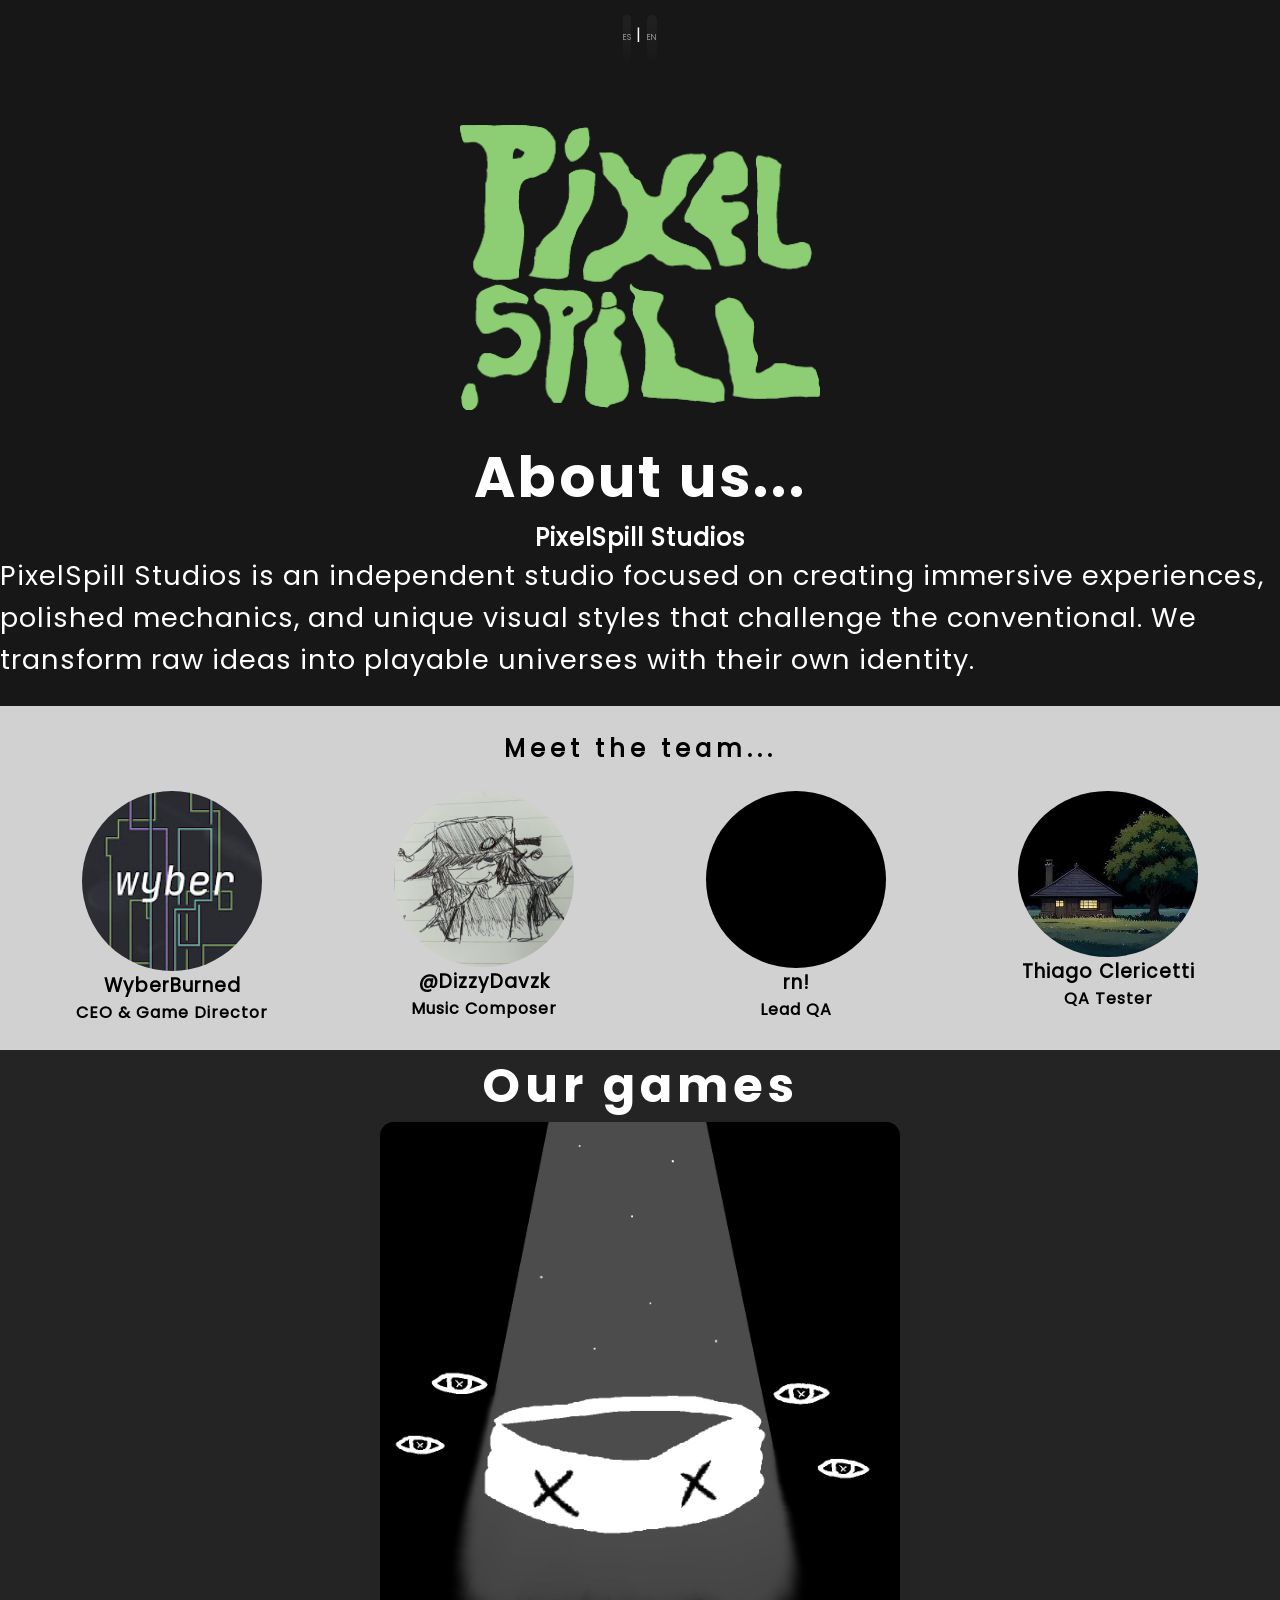
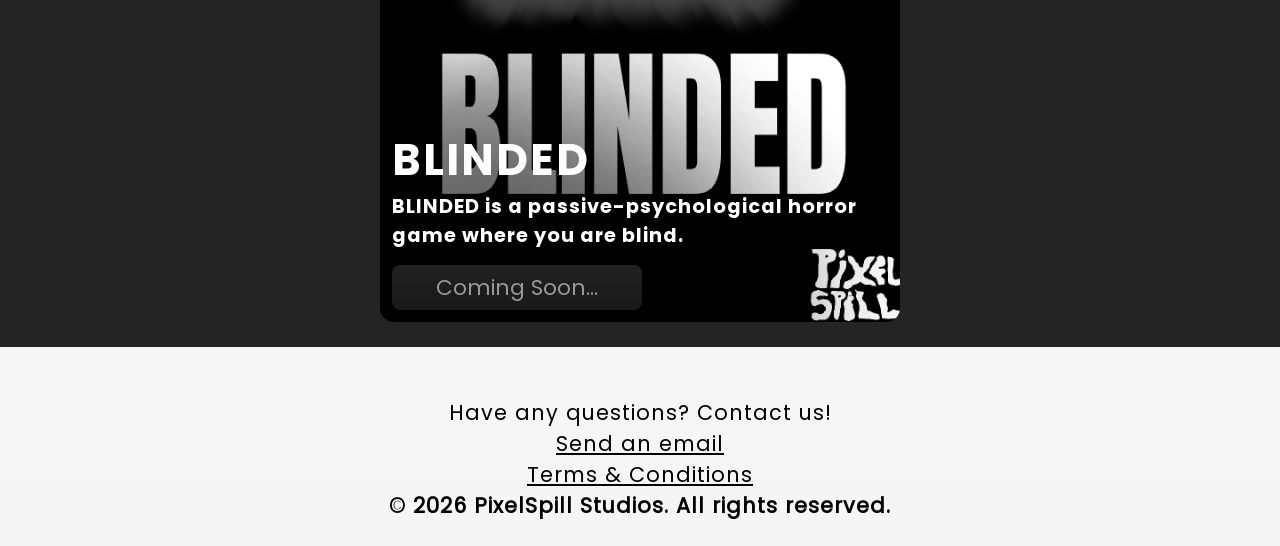
==== index.html @ 9120f44c "Add files via upload" ====
<!DOCTYPE html>
<html lang="es">
<head>
    <title>PixelSpill Studios</title>
    <meta charset="UTF-8">
    <meta name="viewport" content="width=device-width, initial-scale=1.0">
    <meta property="og:image" content="https://imgur.com/a/ELkZBjW">
    <meta property="og:title" content="PixelSpill Studios | Indie Game Studio">
    <meta property="og:description" content="Creating immersive, mechanics-driven atmospheric horror experiences. Creators of BLINDED.">
    <link rel="icon" type="image/x-icon" href="/assets/logo.png">
    <link rel="stylesheet" href="style.css">
</head>
<body>

    <section class="top-page">
        <!-- Selector de Idioma -->
        <div class="lang-switch" style="text-align: right; padding: 15px;">
            <button class="lang-button" onclick="changeLanguage('es')">ES</button> | 
            <button class="lang-button" onclick="changeLanguage('en')">EN</button>
        </div>

        <div class="top-logo">
            <img src="assets/PixelSpillLogoMediumNOSTUDIOS.png" width="360" alt="PixelSpill Logo">
        </div>
        <br>
        <div class="about-us" data-i18n="about_title">Sobre nosotros...</div>
        <div class="about-us-bottom">
            <h1>PixelSpill Studios</h1>
            <p data-i18n="about_description">
                PixelSpill Studios es un estudio independiente enfocado en crear experiencias inmersivas, mecánicas pulidas y estilos visuales únicos que desafían lo convencional. Transformamos ideas puras en universos jugables con identidad propia.
            </p>
        </div>
        <br>
    </section>

    <section class="by">
        <br>
        <h1 class="by-text" data-i18n="team_title">Conformado por...</h1>
        <br>
        <div class="equipo">
            <div class="miembro">
                <img class="profile-foto" src="assets/wyber__.jpg" width="180" draggable="false" alt="WyberBurned"> 
                <h3>WyberBurned</h3> 
                <h4 data-i18n="role_ceo">CEO y director</h4>
            </div>

            <div class="miembro">
                <img class="profile-foto" src="assets/davzk__.png" width="180" draggable="false" alt="DizzyDavzk"> 
                <h3>@DizzyDavzk</h3> 
                <h4 data-i18n="role_music">Compositor musical</h4>
            </div>

            <div class="miembro">
                <img class="profile-foto" src="assets/empty__.png" width="180" draggable="false" alt="rn!"> 
                <h3>rn!</h3> 
                <h4 data-i18n="role_lead_qa">Lead en QA</h4>
            </div>

            <div class="miembro">
                <img class="profile-foto" src="assets/thiago__.jpeg" width="180" draggable="false" alt="Thiago Clericetti"> 
                <h3>Thiago Clericetti</h3> 
                <h4 data-i18n="role_qa">QA</h4>
            </div>
        </div>
        <br>
    </section>

    <section>
        <div class="our-games">
            <h1 data-i18n="games_title">Nuestros juegos</h1>
        </div>

        <div class="blinded-game">
            BLINDED 
            <p class="blinded-text" data-i18n="blinded_description">
                BLINDED es un juego de terror psicológico-pasivo dónde estás ciego.
            </p>
            <button id="proximamente-button" data-i18n="coming_soon">Próximamente...</button>
        </div>
        <br>
    </section>

    <br><br>

    <div class="bottom-page">
        <span data-i18n="contact_title">¿Surge algo? ¡Contáctanos!</span>
        <a href="mailto:PixelSpillStudios@protonmail.com" data-i18n="send_email">Enviar un email</a>
        <a href="EULA.html" data-i18n="terms">Términos y condiciones</a>
        <h4 data-i18n="rights">© 2026 PixelSpill Studios. Todos los derechos reservados.</h4>
    </div>
    <br>

    <script src="mainlang.js"></script>
</body>
</html>
---- style.css ----
@font-face {
    font-family: Poppins;
    src: url("fonts/Poppins-Regular.ttf");
}

@font-face {
    font-family: Poppins-Bold;
    src: url("fonts/Poppins-Bold.ttf");
}

body {
    font-family: Poppins;
    letter-spacing: 1px;
    background: linear-gradient(white, rgb(245, 245, 245));
}

.about-us {
    display: flex;
    justify-content: center;
    align-items: center;
    font-size: 350%;
    font-family: Poppins-Bold;
    letter-spacing: 3px;
}

.about-us-bottom {
    display: flex;
    flex-direction: column;
    justify-content: center;
    align-items: center;
}

.top-logo {
    padding-top: 50px;
    display: flex;
    justify-content: center;
    align-items: center;
}

.our-games {
    font-family: Poppins-Bold;
    color: white;
    display: flex;
    justify-content: center;
    align-items: center;
    font-size: 200%;
    letter-spacing: 5px;
}

section {
    display: flex;
    justify-content: center;
    align-items: center;
    flex-direction: column;
    background: rgb(36, 36, 36);
}

.bottom-page {
    font-size: 130%;
    display: flex;
    flex-direction: column;
    justify-content: center;
    align-items: center;
}

.blinded-game {
    background-image: url("assets/BLINDED_proto_portrait2arrangement.png");
    background-size: cover;
    background-position: center;
    font-family: Poppins-Bold;
    font-size: 270%;
    display: flex;
    padding: 12px;
    flex-direction: column;
    letter-spacing: 2px;
    justify-content: flex-end;
    align-items: left;
    color: white;
    width: 520px;
    height: 800px;
    background-color: rgb(47, 47, 47);
    border-radius: 14px;
}

.blinded-game:hover {
    transform: translateY(-5px);
    box-shadow: 0 15px 25px rgba(0, 0, 0, 0.4);
    transition: transform 0.3s ease, box-shadow 0.3s ease, border-color 0.3s ease;
}

.blinded-text {
    font-size: 45%;
    letter-spacing: 1px;
}

* {
    margin: 0;
    padding: 0;
    box-sizing: border-box;
}

a {
    color: black;
}

p {
    max-width: 1550px;
    font-size: 170%;
}

button {
    background: linear-gradient(rgb(33, 33, 33), rgb(25, 25, 25));
    border-radius: 8px;
    border: none;
    color: rgb(152, 152, 152);
    font-family: Poppins;
    height: 45px;
    max-width: 250px;
    font-size: 50%;
}

#proximamente-button {
    margin-top: 15px;
}

.top-page {
    color: white;
    background-color: #171717;
}

::selection {
    background-color: #8DEB7D;
    color: #1C1C24;
    border-radius: 1px;
}

bold {
    color: #8DEB7D;
}

.invisible-link {
    color: white;
    text-decoration: none;
}

.by {
    background-color: rgb(209, 209, 209);
    user-select: none;
}

h4, h3 {
    gap: 0px;
}

.by-text {
    letter-spacing: 5px;
    user-select: text;
}

.equipo {
    display: flex;
    flex-direction: row;
    align-items: flex-start;
    gap: 2rem;
    flex-wrap: wrap;
}

.profile-foto {
    border-radius: 50%;
}

.miembro {
  display: flex;
  flex-direction: column; /* Alinea foto, nombre y cargo en vertical */
  align-items: center;     /* Centra la foto y los textos en el eje horizontal */
  text-align: center;      /* Centra el texto */
  width: 280px;            /* Ancho fijo para que todas las columnas midan lo mismo */
}
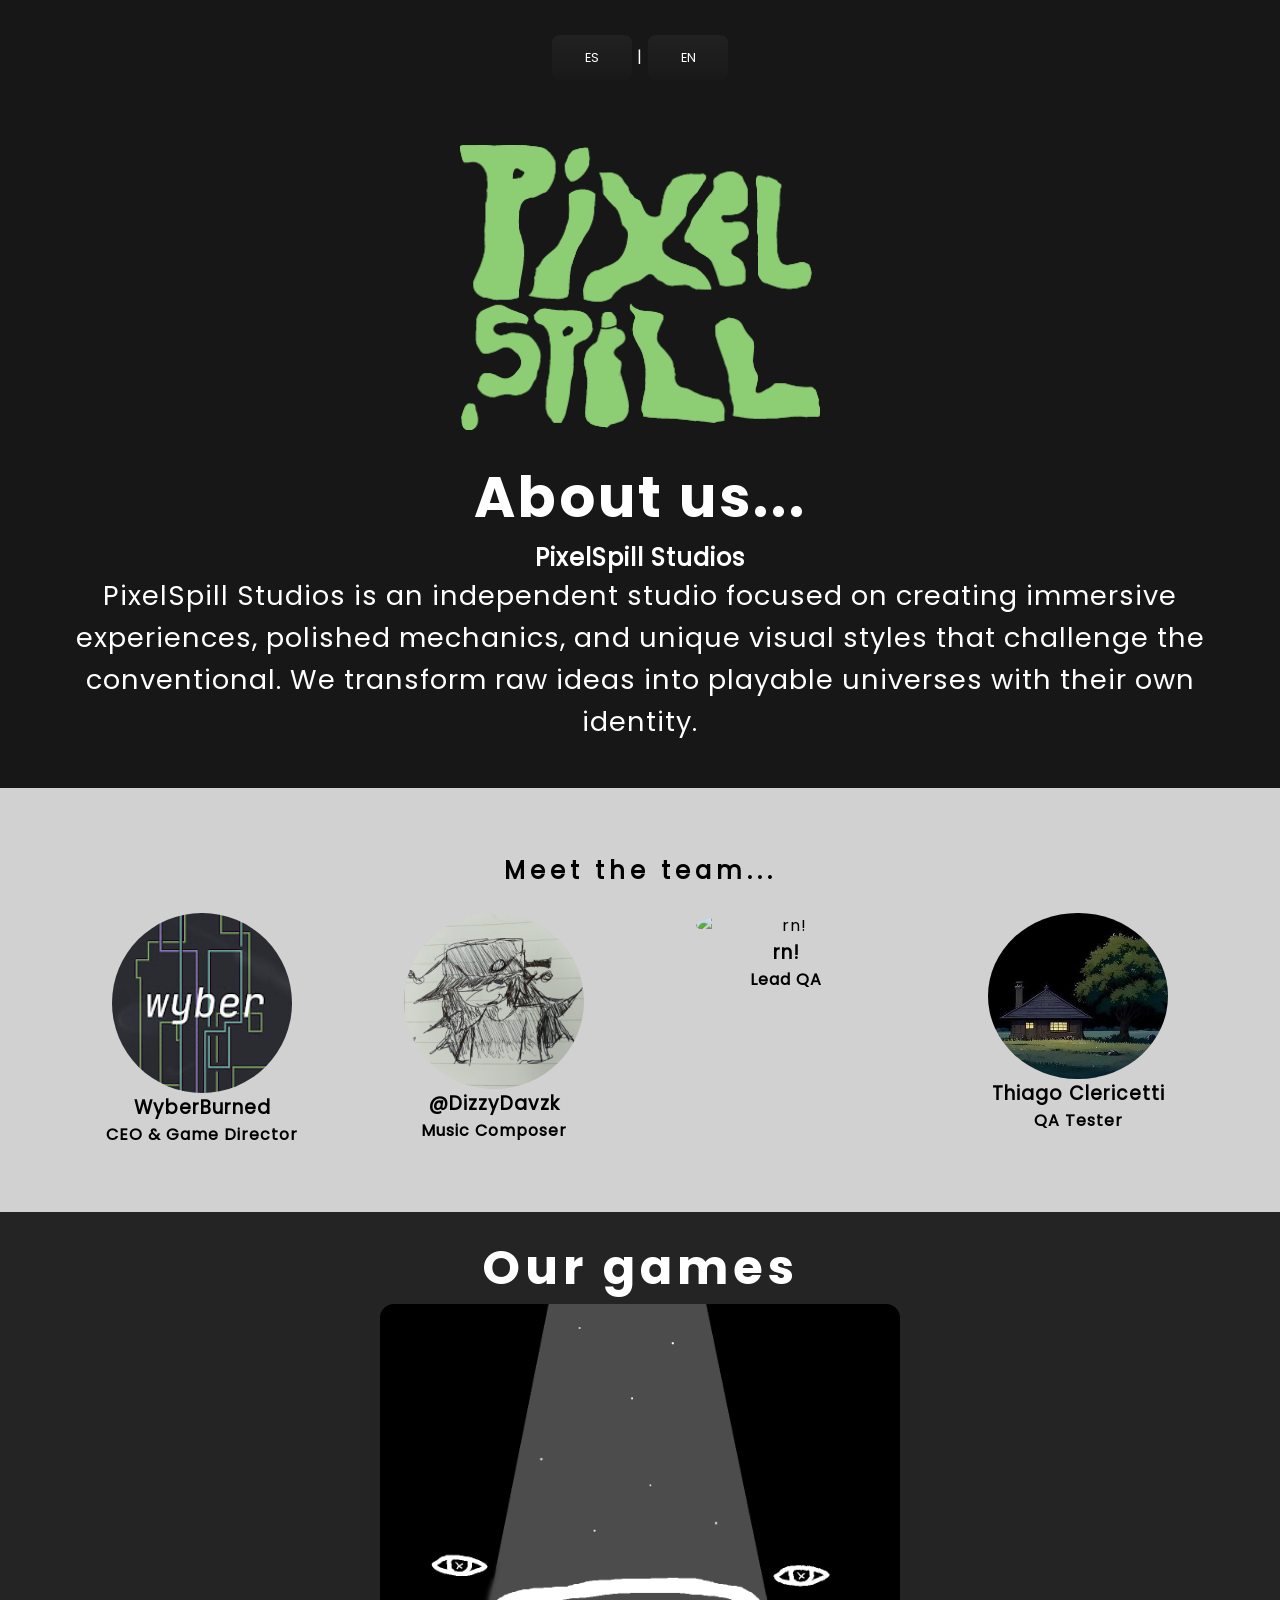
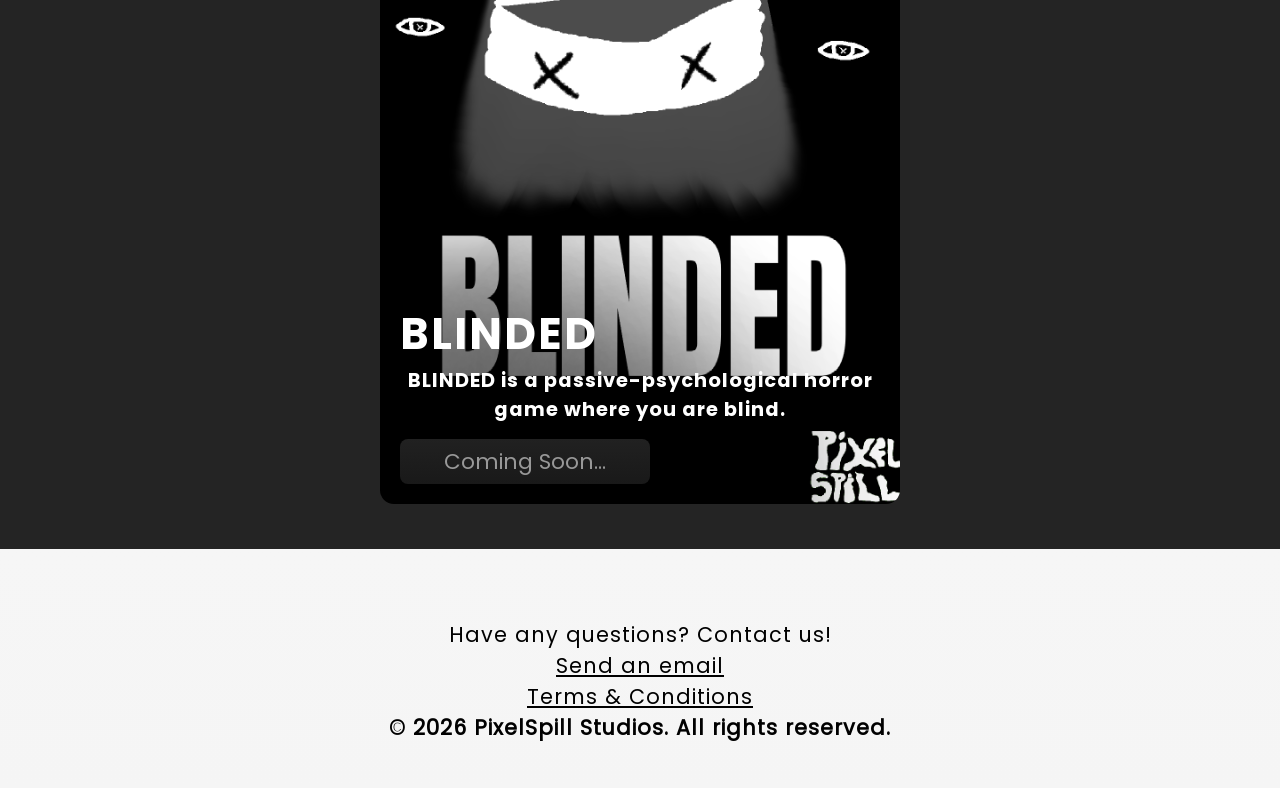
==== commit ee301c90: "Update index.html" ====
--- a/index.html
+++ b/index.html
@@ -51,7 +51,7 @@
             </div>
 
             <div class="miembro">
-                <img class="profile-foto" src="assets/empty__.png" width="180" draggable="false" alt="rn!"> 
+                <img class="profile-foto" src="assets/rn__.png" width="180" draggable="false" alt="rn!"> 
                 <h3>rn!</h3> 
                 <h4 data-i18n="role_lead_qa">Lead en QA</h4>
             </div>
@@ -92,4 +92,4 @@
 
     <script src="mainlang.js"></script>
 </body>
-</html>+</html>
--- a/style.css
+++ b/style.css
@@ -6,6 +6,18 @@
 @font-face {
     font-family: Poppins-Bold;
     src: url("fonts/Poppins-Bold.ttf");
+}
+
+/* --- Control global de desbordamiento --- */
+* {
+    margin: 0;
+    padding: 0;
+    box-sizing: border-box;
+}
+
+html, body {
+    max-width: 100vw;
+    overflow-x: hidden;
 }
 
 body {
@@ -14,6 +26,12 @@
     background: linear-gradient(white, rgb(245, 245, 245));
 }
 
+img {
+    max-width: 100%;
+    height: auto;
+}
+
+/* --- Secciones y Contenedores --- */
 .about-us {
     display: flex;
     justify-content: center;
@@ -21,6 +39,7 @@
     font-size: 350%;
     font-family: Poppins-Bold;
     letter-spacing: 3px;
+    text-align: center;
 }
 
 .about-us-bottom {
@@ -28,6 +47,7 @@
     flex-direction: column;
     justify-content: center;
     align-items: center;
+    padding: 0 15px; /* Evita que el texto toque los bordes en celular */
 }
 
 .top-logo {
@@ -45,6 +65,7 @@
     align-items: center;
     font-size: 200%;
     letter-spacing: 5px;
+    text-align: center;
 }
 
 section {
@@ -53,6 +74,7 @@
     align-items: center;
     flex-direction: column;
     background: rgb(36, 36, 36);
+    padding: 20px 15px;
 }
 
 .bottom-page {
@@ -61,8 +83,10 @@
     flex-direction: column;
     justify-content: center;
     align-items: center;
-}
-
+    padding: 20px 15px;
+}
+
+/* --- Carta del juego (Adaptada a pantallas angostas) --- */
 .blinded-game {
     background-image: url("assets/BLINDED_proto_portrait2arrangement.png");
     background-size: cover;
@@ -70,22 +94,23 @@
     font-family: Poppins-Bold;
     font-size: 270%;
     display: flex;
-    padding: 12px;
+    padding: 20px;
     flex-direction: column;
     letter-spacing: 2px;
     justify-content: flex-end;
-    align-items: left;
-    color: white;
-    width: 520px;
+    align-items: flex-start;
+    color: white;
+    width: 100%;
+    max-width: 520px; /* Crece hasta 520px pero se achica en celulares */
     height: 800px;
     background-color: rgb(47, 47, 47);
     border-radius: 14px;
+    transition: transform 0.3s ease, box-shadow 0.3s ease, border-color 0.3s ease;
 }
 
 .blinded-game:hover {
     transform: translateY(-5px);
     box-shadow: 0 15px 25px rgba(0, 0, 0, 0.4);
-    transition: transform 0.3s ease, box-shadow 0.3s ease, border-color 0.3s ease;
 }
 
 .blinded-text {
@@ -93,19 +118,16 @@
     letter-spacing: 1px;
 }
 
-* {
-    margin: 0;
-    padding: 0;
-    box-sizing: border-box;
-}
-
+/* --- Tipografía y Botones --- */
 a {
     color: black;
 }
 
 p {
+    width: 100%;
     max-width: 1550px;
     font-size: 170%;
+    text-align: center;
 }
 
 button {
@@ -115,8 +137,10 @@
     color: rgb(152, 152, 152);
     font-family: Poppins;
     height: 45px;
+    width: 100%;
     max-width: 250px;
     font-size: 50%;
+    cursor: pointer;
 }
 
 #proximamente-button {
@@ -126,6 +150,7 @@
 .top-page {
     color: white;
     background-color: #171717;
+    padding: 20px 15px;
 }
 
 ::selection {
@@ -146,6 +171,7 @@
 .by {
     background-color: rgb(209, 209, 209);
     user-select: none;
+    padding: 40px 15px;
 }
 
 h4, h3 {
@@ -157,12 +183,17 @@
     user-select: text;
 }
 
+/* --- Sección Equipo --- */
 .equipo {
     display: flex;
     flex-direction: row;
+    justify-content: center;
     align-items: flex-start;
     gap: 2rem;
     flex-wrap: wrap;
+    width: 100%;
+    max-width: 1200px;
+    margin: 0 auto;
 }
 
 .profile-foto {
@@ -170,9 +201,31 @@
 }
 
 .miembro {
-  display: flex;
-  flex-direction: column; /* Alinea foto, nombre y cargo en vertical */
-  align-items: center;     /* Centra la foto y los textos en el eje horizontal */
-  text-align: center;      /* Centra el texto */
-  width: 280px;            /* Ancho fijo para que todas las columnas midan lo mismo */
+    display: flex;
+    flex-direction: column;
+    align-items: center;
+    text-align: center;
+    width: 100%;
+    max-width: 260px; /* Adaptable en pantallas muy chicas */
+}
+
+/* --- Botón de Idioma --- */
+.lang-button {
+    width: 80px;
+    color: white;
+    font-size: 80%;
+}
+
+/* --- Ajuste responsivo de fuentes para móviles --- */
+@media (max-width: 768px) {
+    .about-us {
+        font-size: 220%;
+    }
+    p {
+        font-size: 120%;
+    }
+    .blinded-game {
+        height: 550px;
+        font-size: 200%;
+    }
 }
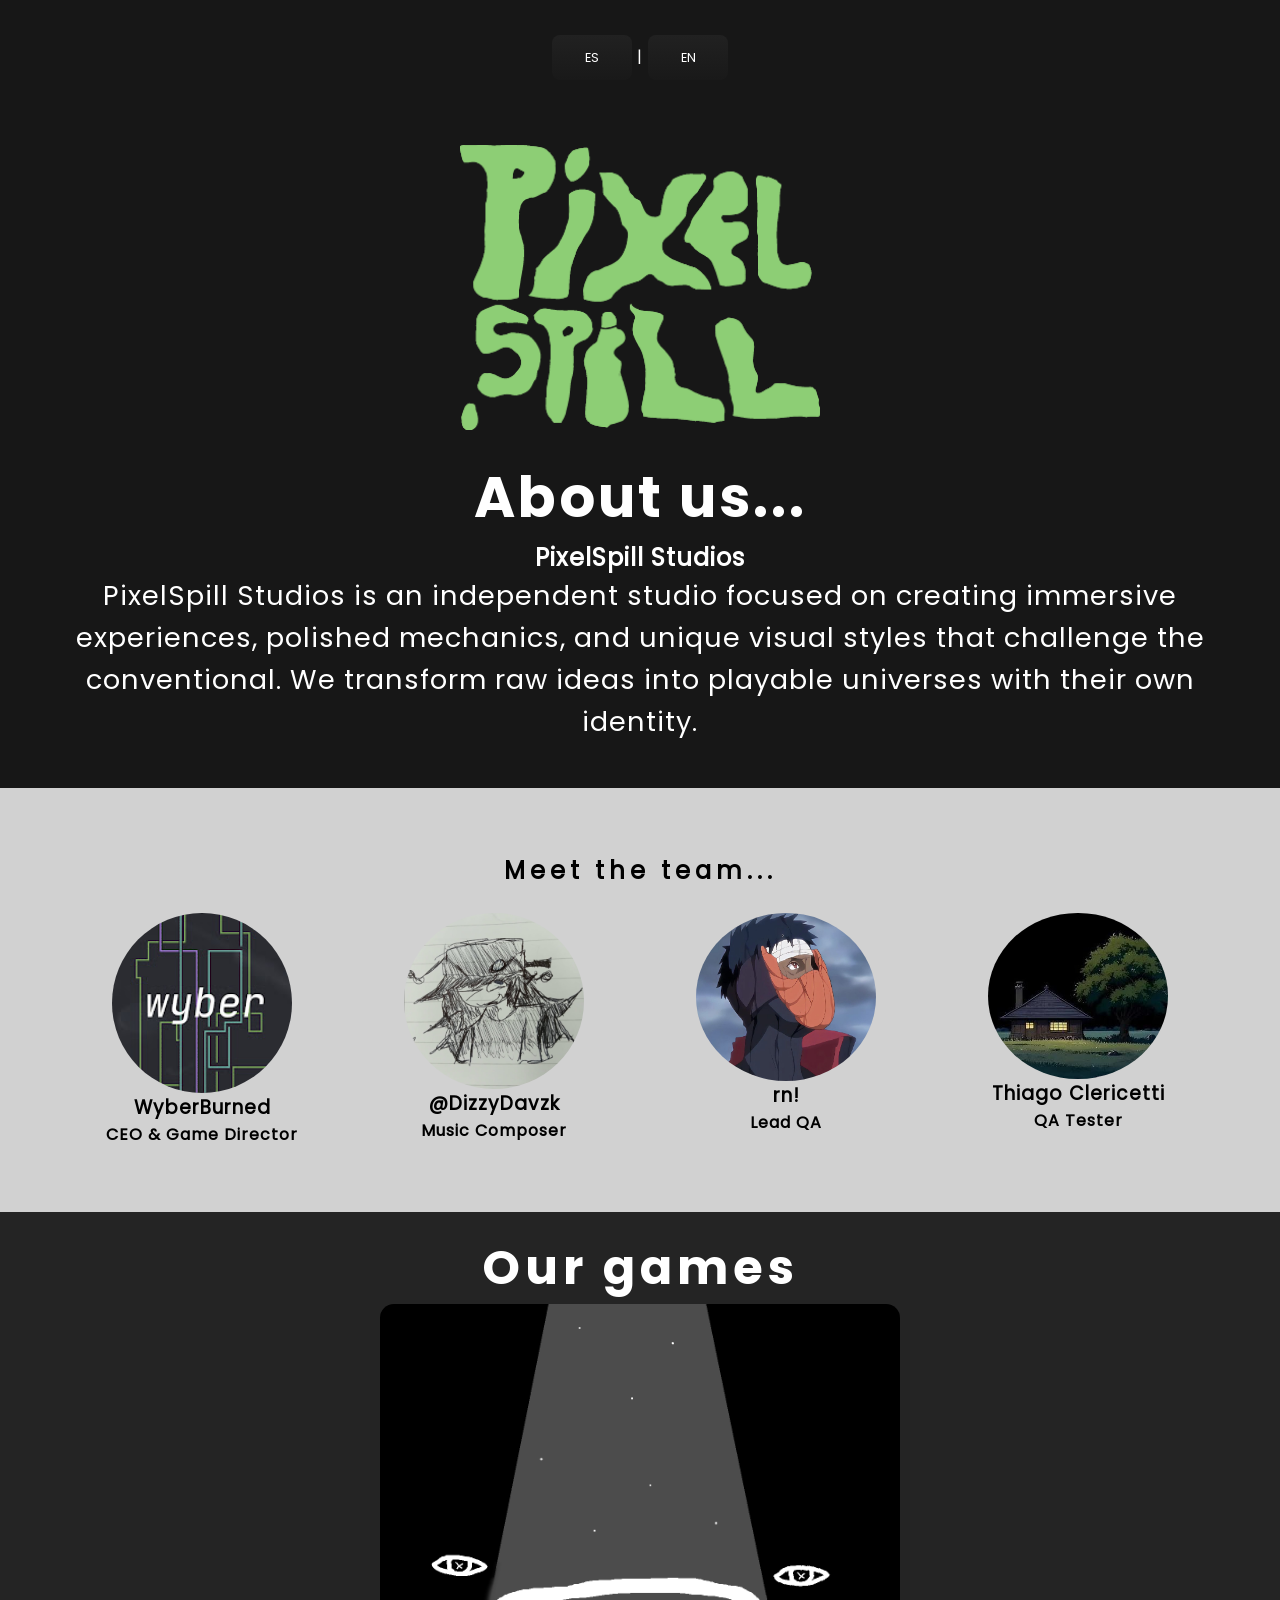
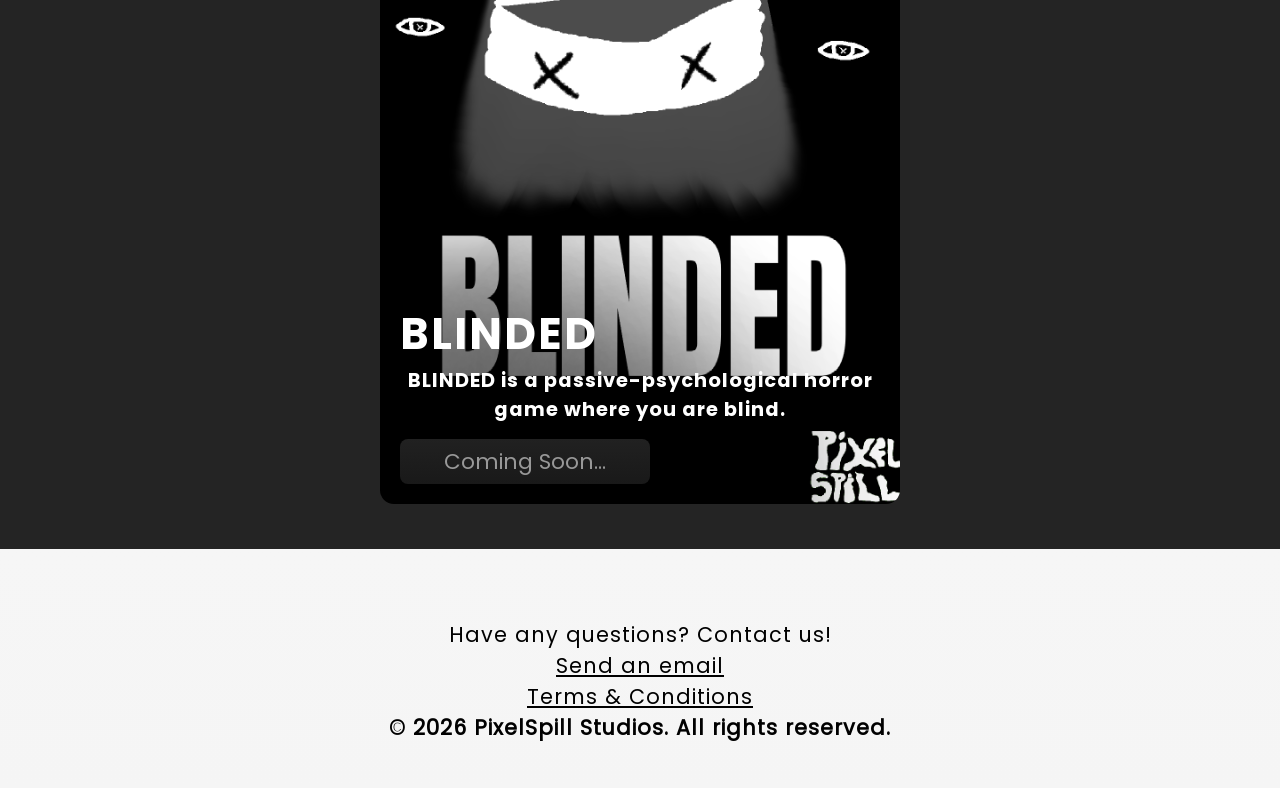
==== commit 7dc73571: "Update index.html" ====
--- a/index.html
+++ b/index.html
@@ -51,7 +51,7 @@
             </div>
 
             <div class="miembro">
-                <img class="profile-foto" src="assets/rn__.png" width="180" draggable="false" alt="rn!"> 
+                <img class="profile-foto" src="assets/rn__.jpg" width="180" draggable="false" alt="rn!"> 
                 <h3>rn!</h3> 
                 <h4 data-i18n="role_lead_qa">Lead en QA</h4>
             </div>
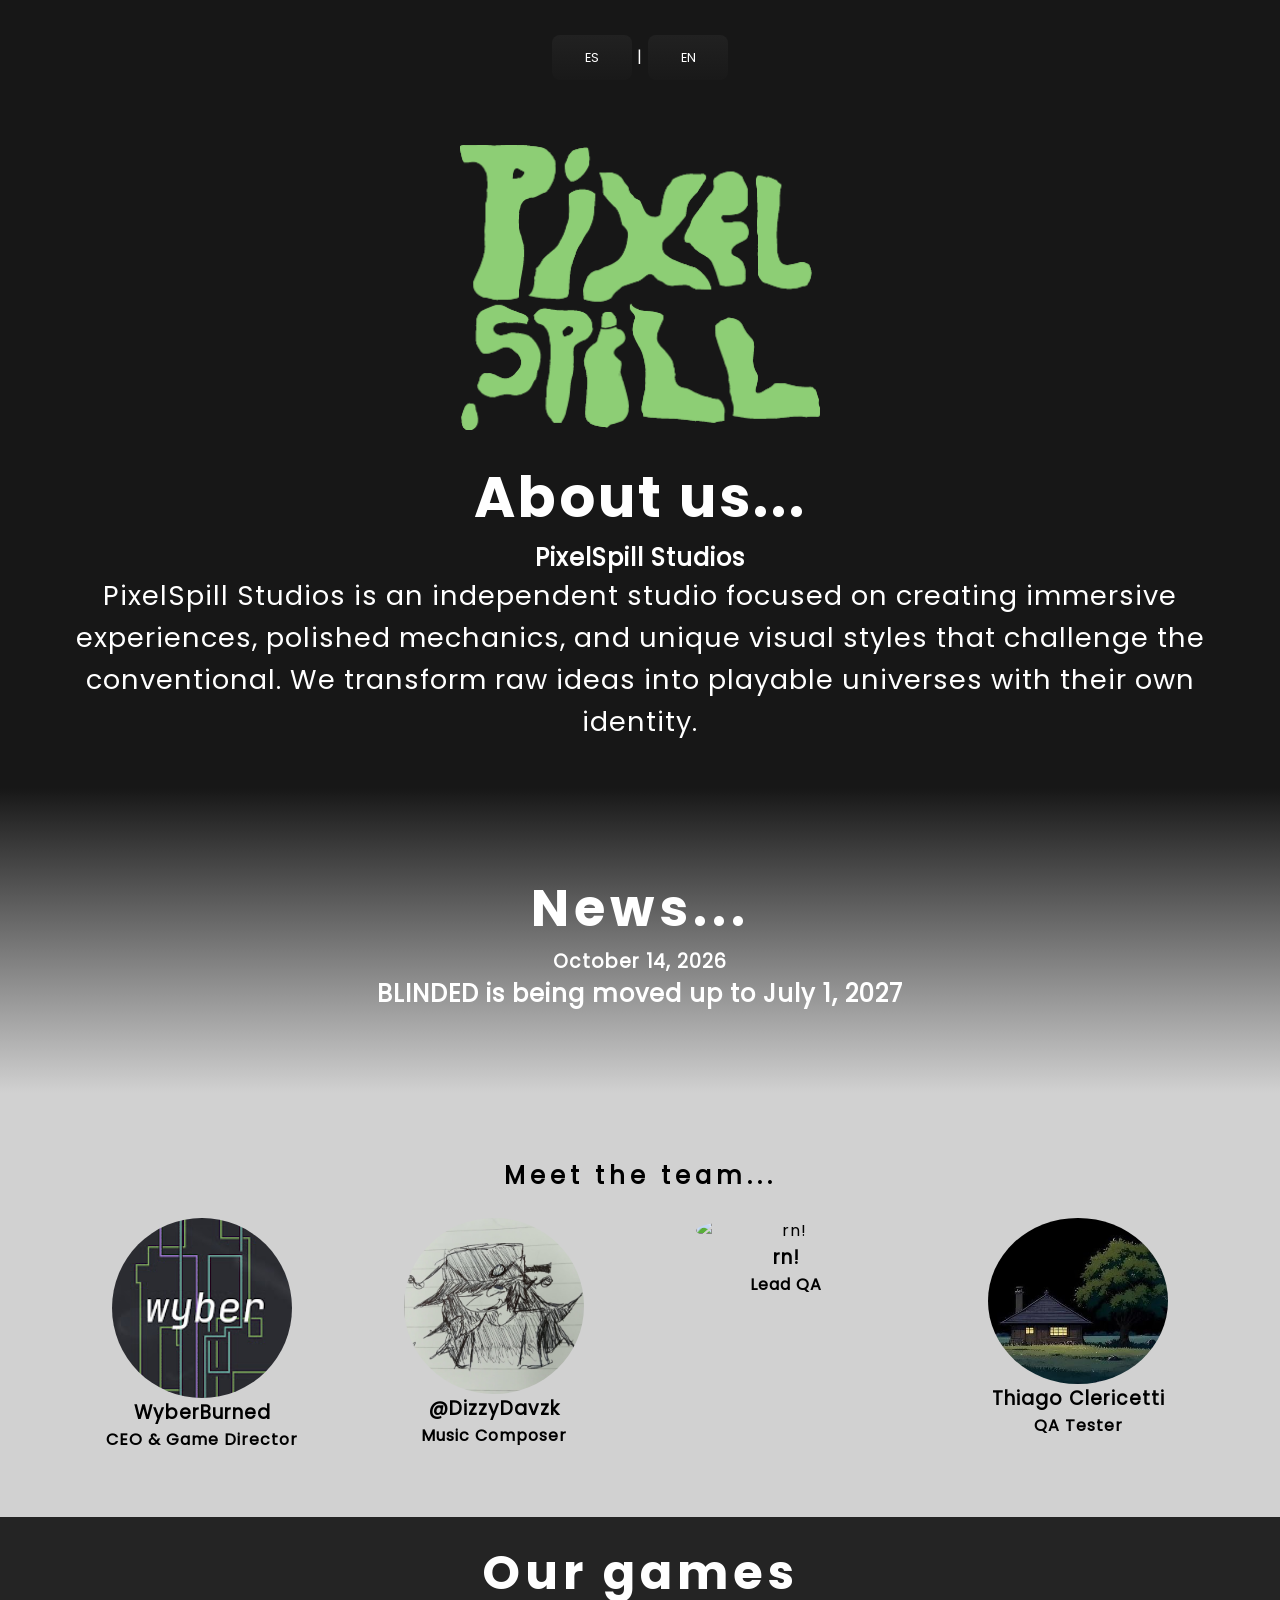
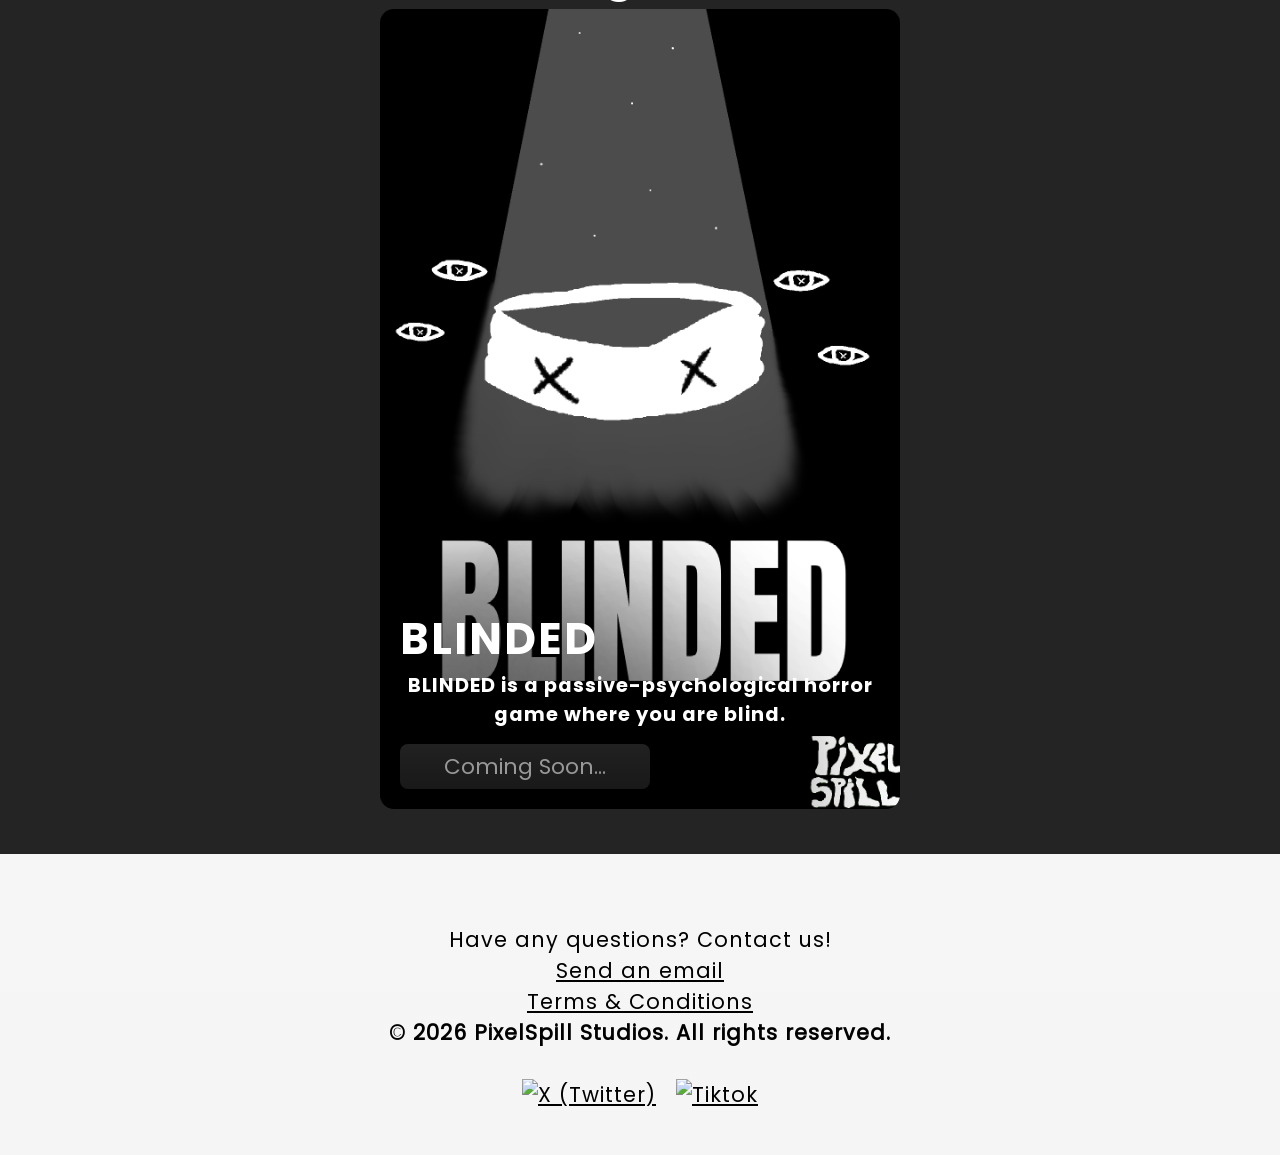
==== commit 9eb2cc42: "Add files via upload" ====
--- a/index.html
+++ b/index.html
@@ -27,10 +27,18 @@
         <div class="about-us-bottom">
             <h1>PixelSpill Studios</h1>
             <p data-i18n="about_description">
-                PixelSpill Studios es un estudio independiente enfocado en crear experiencias inmersivas, mecánicas pulidas y estilos visuales únicos que desafían lo convencional. Transformamos ideas puras en universos jugables con identidad propia.
+                PixelSpill Studios es un estudio independiente enfocado en crear experiencias
+                inmersivas, mecánicas pulidas y estilos visuales únicos que desafían lo convencional. Transformamos ideas puras en universos jugables con identidad propia.
             </p>
         </div>
         <br>
+    </section>
+
+    <section class="news">
+        <h1 class="news-text" data-i18n="news_title">Noticias...</h1>
+        <h3 class="news-normal-text" data-i18n="news_date">14 de octubre de 2026</h3>
+        <h1 class="news-normal-text" data-i18n="new_text">¡BLINDED se adelanta al 1 de Julio de 2027!</h1>
+    
     </section>
 
     <section class="by">
@@ -51,7 +59,7 @@
             </div>
 
             <div class="miembro">
-                <img class="profile-foto" src="assets/rn__.jpg" width="180" draggable="false" alt="rn!"> 
+                <img class="profile-foto" src="assets/rn__.jpeg" width="180" draggable="false" alt="rn!"> 
                 <h3>rn!</h3> 
                 <h4 data-i18n="role_lead_qa">Lead en QA</h4>
             </div>
@@ -87,9 +95,14 @@
         <a href="mailto:PixelSpillStudios@protonmail.com" data-i18n="send_email">Enviar un email</a>
         <a href="EULA.html" data-i18n="terms">Términos y condiciones</a>
         <h4 data-i18n="rights">© 2026 PixelSpill Studios. Todos los derechos reservados.</h4>
+        <br>
+        <div class="socials">
+            <a href="https://x.com/pixelspill_of"><img src="assets/twitter.png" alt="X (Twitter)" width="32"></a>
+            <a href="https://www.tiktok.com/@pixelspill_official"><img src="assets/tiktok.png" alt="Tiktok" width="32"></a>
+        </div>
     </div>
     <br>
 
     <script src="mainlang.js"></script>
 </body>
-</html>
+</html>
--- a/style.css
+++ b/style.css
@@ -228,4 +228,30 @@
         height: 550px;
         font-size: 200%;
     }
+}
+
+.news-text {
+    font-family: Poppins-Bold;
+    display: flex;
+    align-items: center;
+    justify-content: center;
+    font-size: 320%;
+    letter-spacing: 5px;
+    color: white;
+}
+
+.news {
+    height: 305px;
+    background: linear-gradient(rgb(23, 23, 23), rgb(209, 209, 209));
+    /* background-color: rgb(23, 23, 23); */
+}
+
+.news-normal-text {
+    color: rgb(255, 255, 255);
+}
+
+.socials {
+    display: flex;
+    flex-direction: row;
+    gap: 20px;
 }
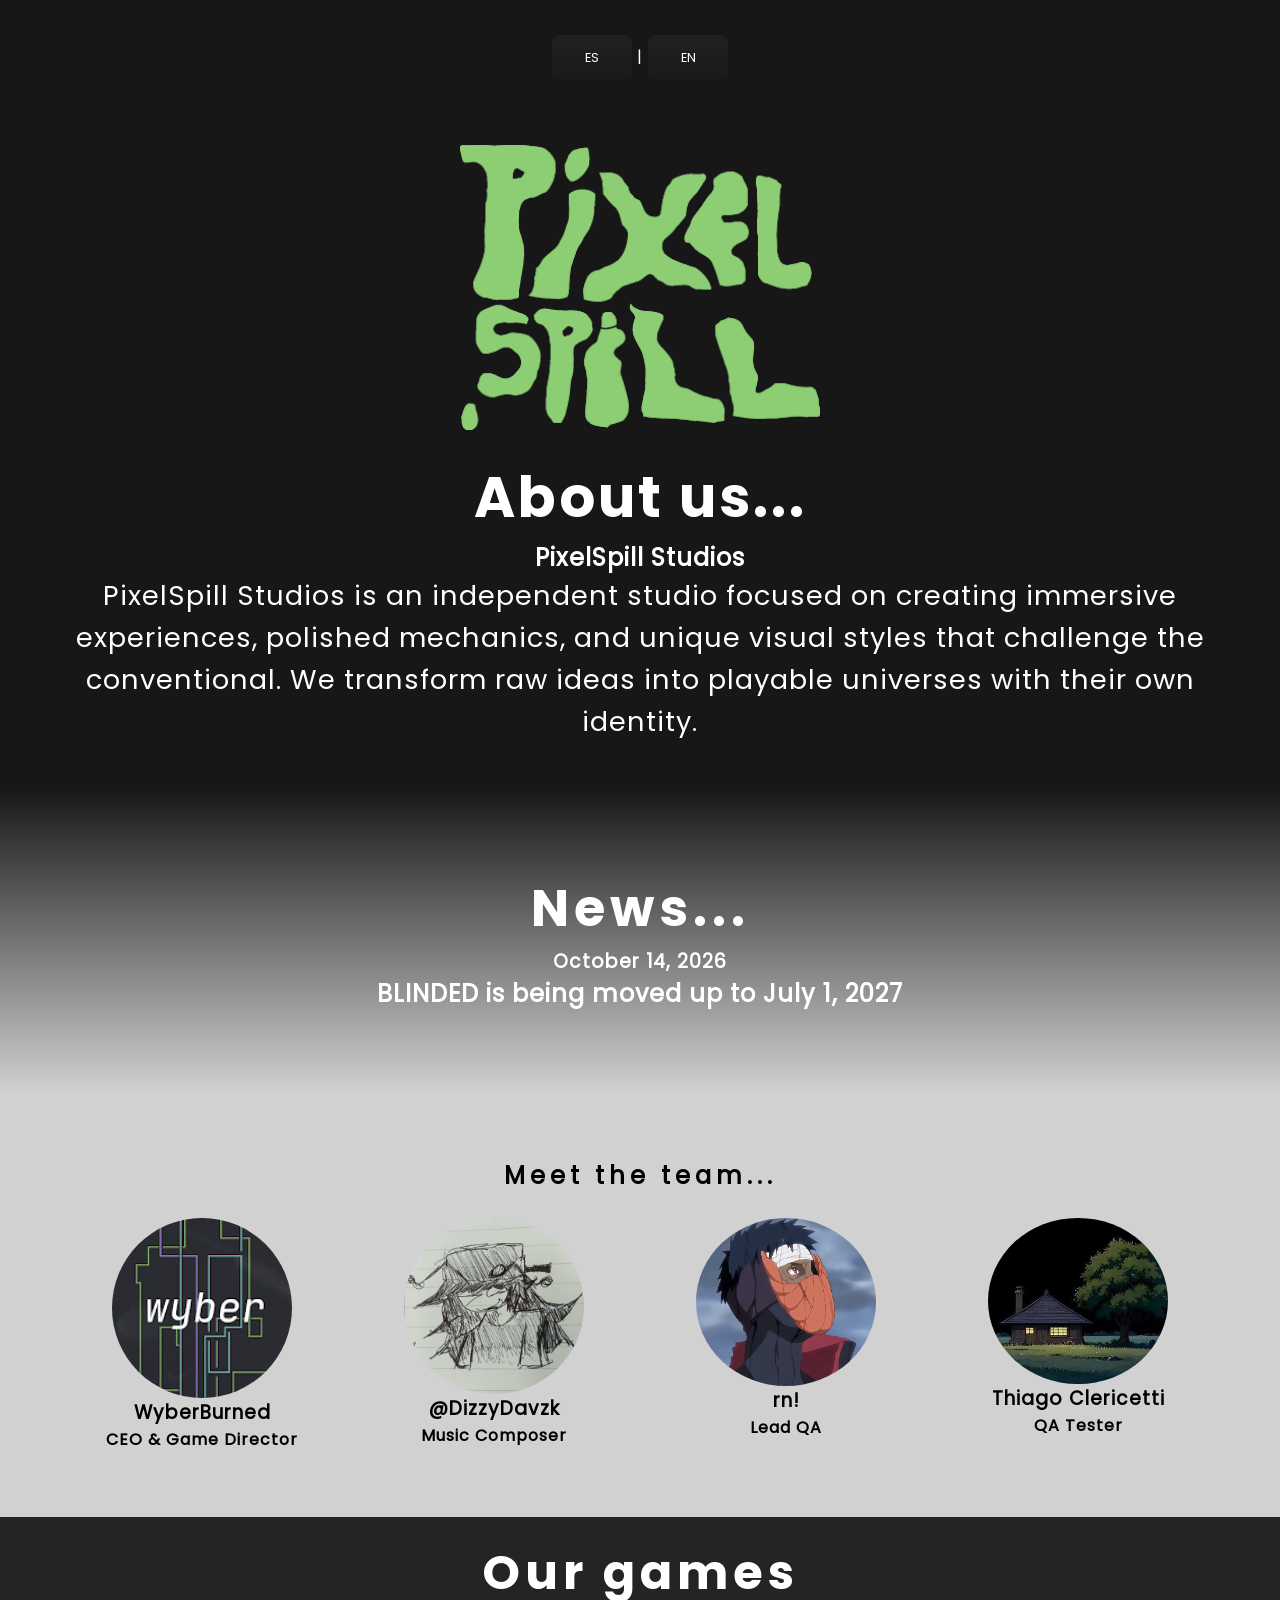
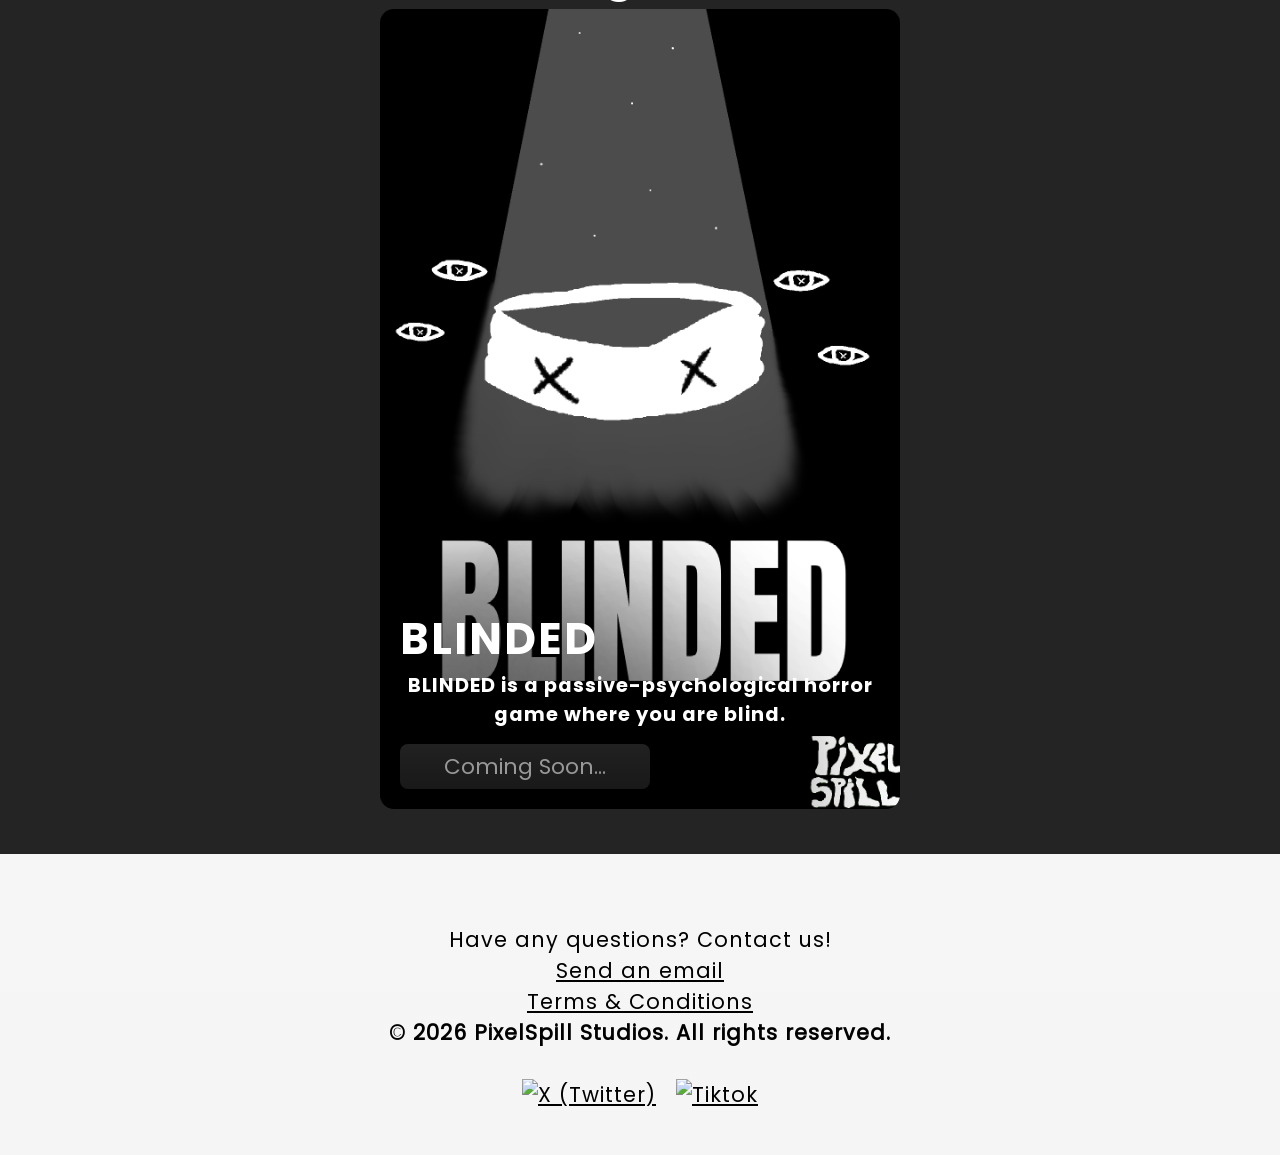
==== commit ba07307c: "Update index.html" ====
--- a/index.html
+++ b/index.html
@@ -59,7 +59,7 @@
             </div>
 
             <div class="miembro">
-                <img class="profile-foto" src="assets/rn__.jpeg" width="180" draggable="false" alt="rn!"> 
+                <img class="profile-foto" src="assets/rn__.jpg" width="180" draggable="false" alt="rn!"> 
                 <h3>rn!</h3> 
                 <h4 data-i18n="role_lead_qa">Lead en QA</h4>
             </div>
@@ -105,4 +105,4 @@
 
     <script src="mainlang.js"></script>
 </body>
-</html>+</html>
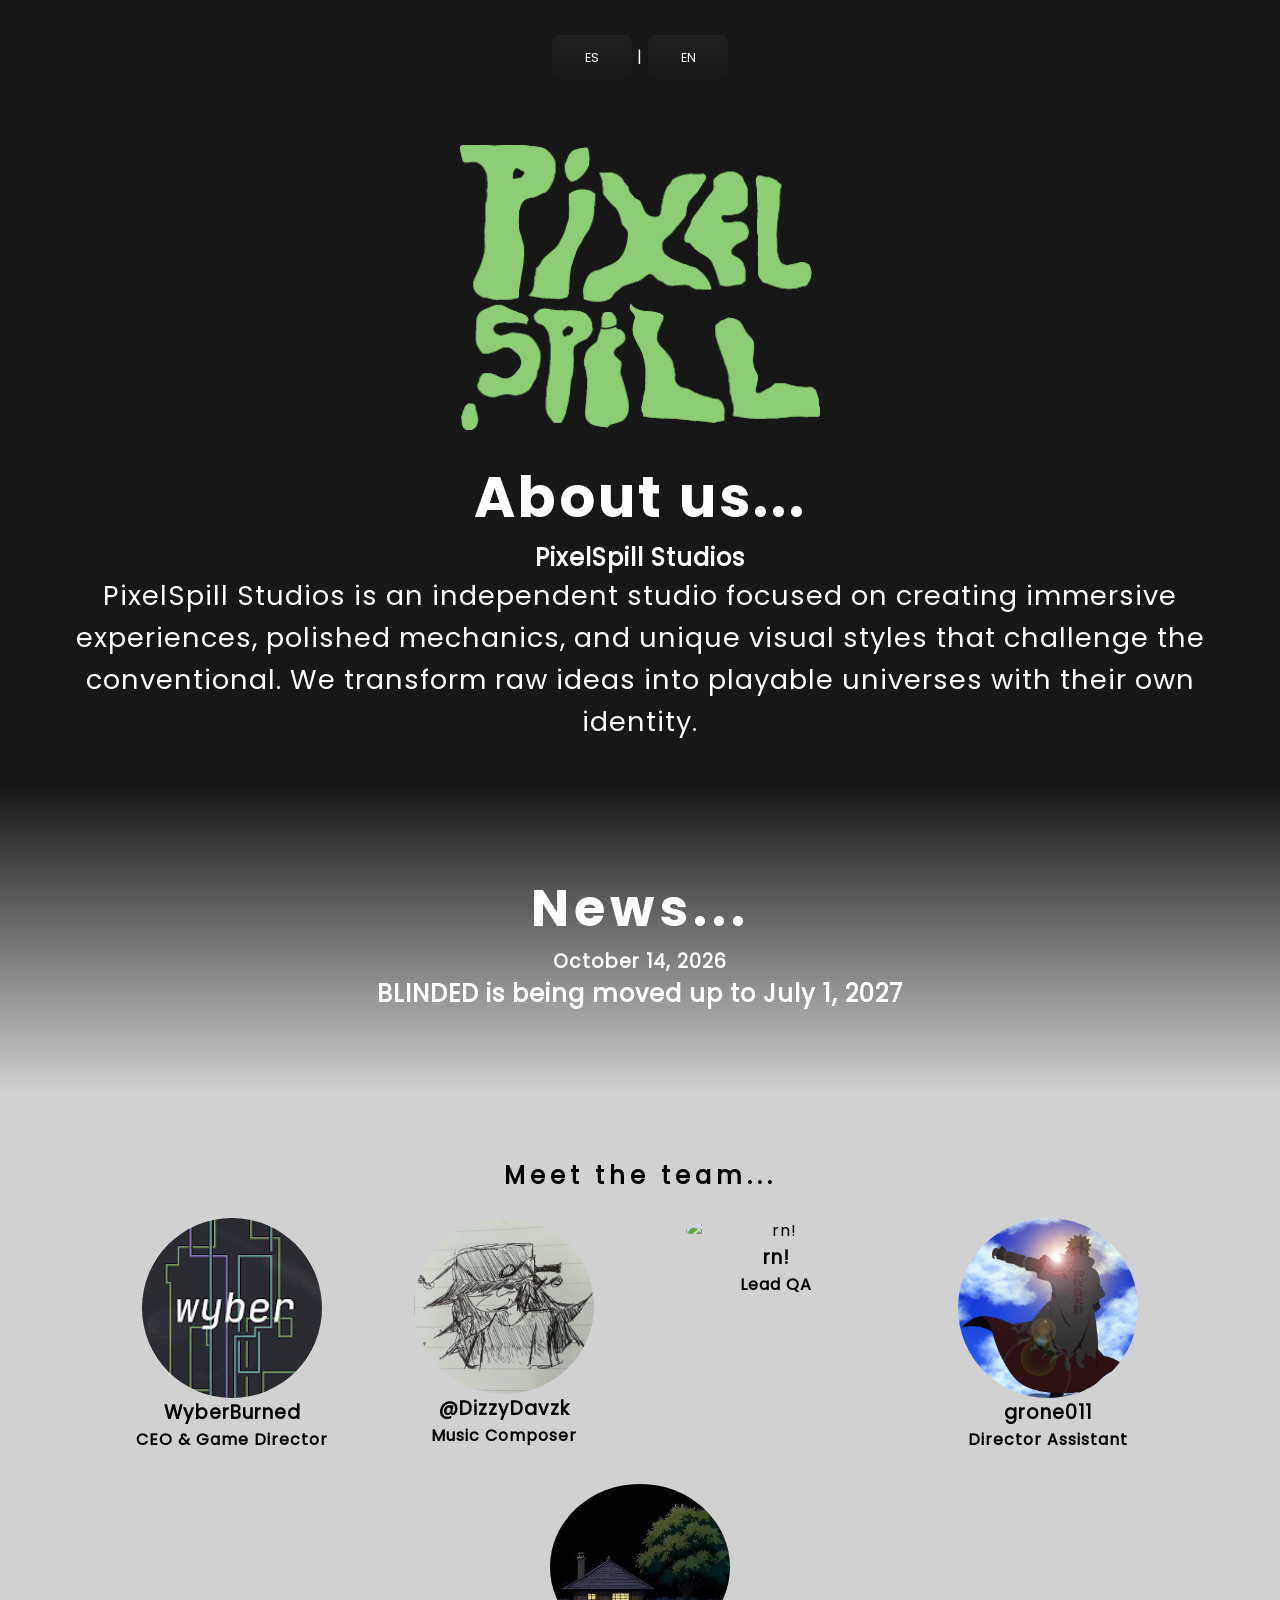
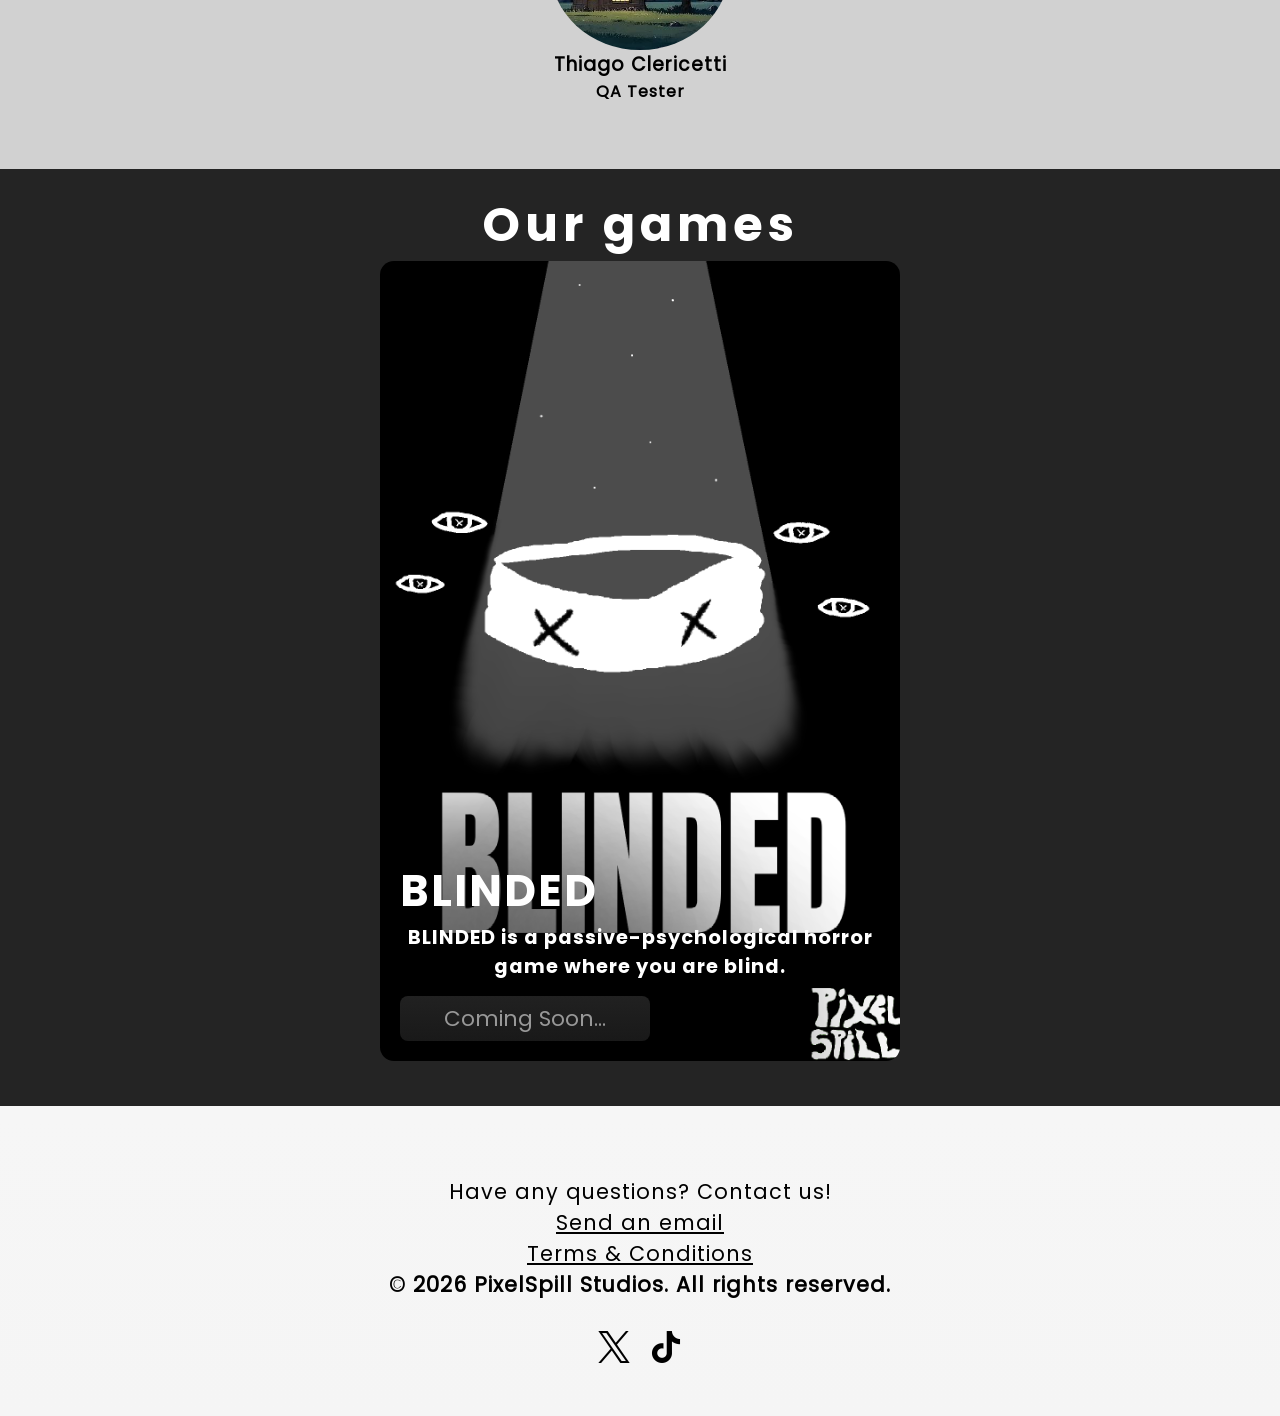
==== commit 2f4dc23e: "Add files via upload" ====
--- a/index.html
+++ b/index.html
@@ -59,9 +59,15 @@
             </div>
 
             <div class="miembro">
-                <img class="profile-foto" src="assets/rn__.jpg" width="180" draggable="false" alt="rn!"> 
+                <img class="profile-foto" src="assets/rn__.jpeg" width="180" draggable="false" alt="rn!"> 
                 <h3>rn!</h3> 
                 <h4 data-i18n="role_lead_qa">Lead en QA</h4>
+            </div>
+
+            <div class="miembro">
+                <img class="profile-foto" src="assets/grone011__.jpeg" width="180" draggable="false" alt="rn!"> 
+                <h3>grone011</h3>
+                <h4 data-i18n="role_assistant_direction">Asistente de director</h4>
             </div>
 
             <div class="miembro">
@@ -105,4 +111,4 @@
 
     <script src="mainlang.js"></script>
 </body>
-</html>
+</html>
--- a/style.css
+++ b/style.css
@@ -192,7 +192,7 @@
     gap: 2rem;
     flex-wrap: wrap;
     width: 100%;
-    max-width: 1200px;
+    max-width: 1600px;
     margin: 0 auto;
 }
 
@@ -206,7 +206,7 @@
     align-items: center;
     text-align: center;
     width: 100%;
-    max-width: 260px; /* Adaptable en pantallas muy chicas */
+    max-width: 240px; /* Adaptable en pantallas muy chicas */
 }
 
 /* --- Botón de Idioma --- */
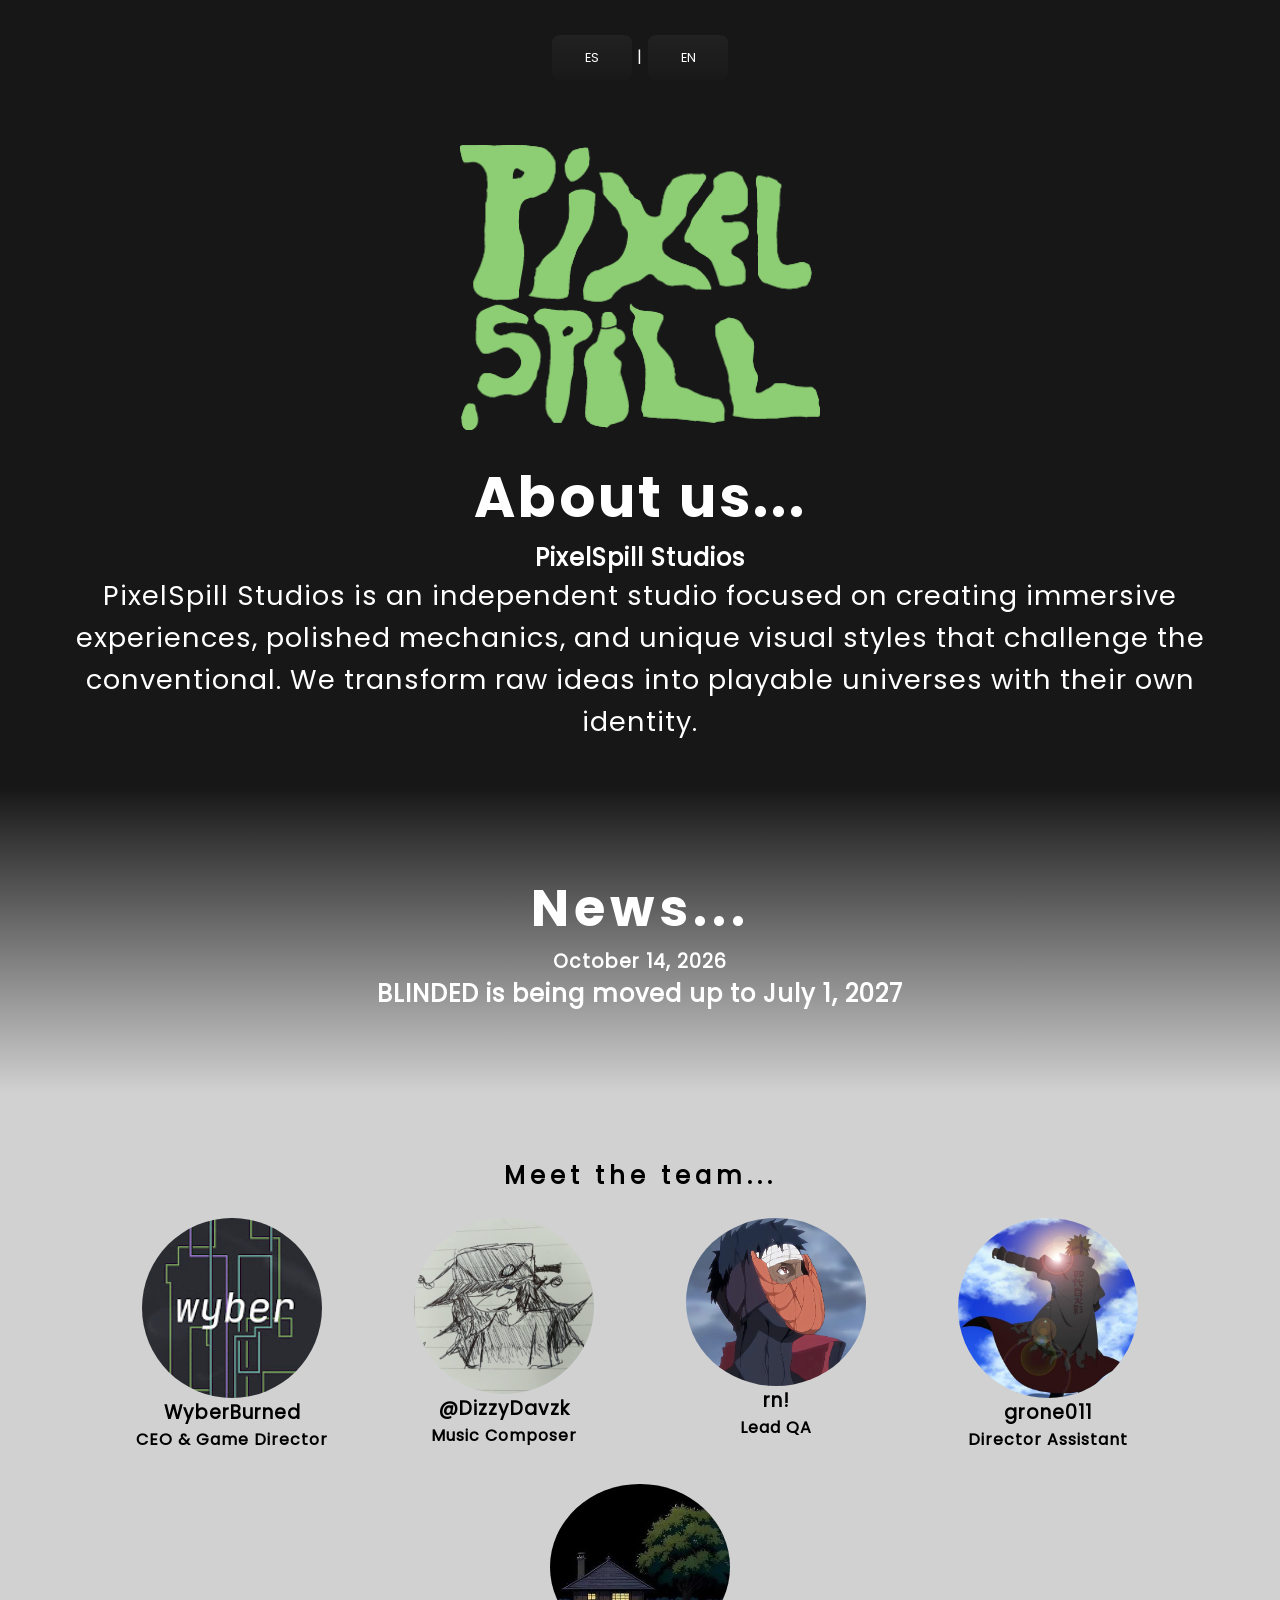
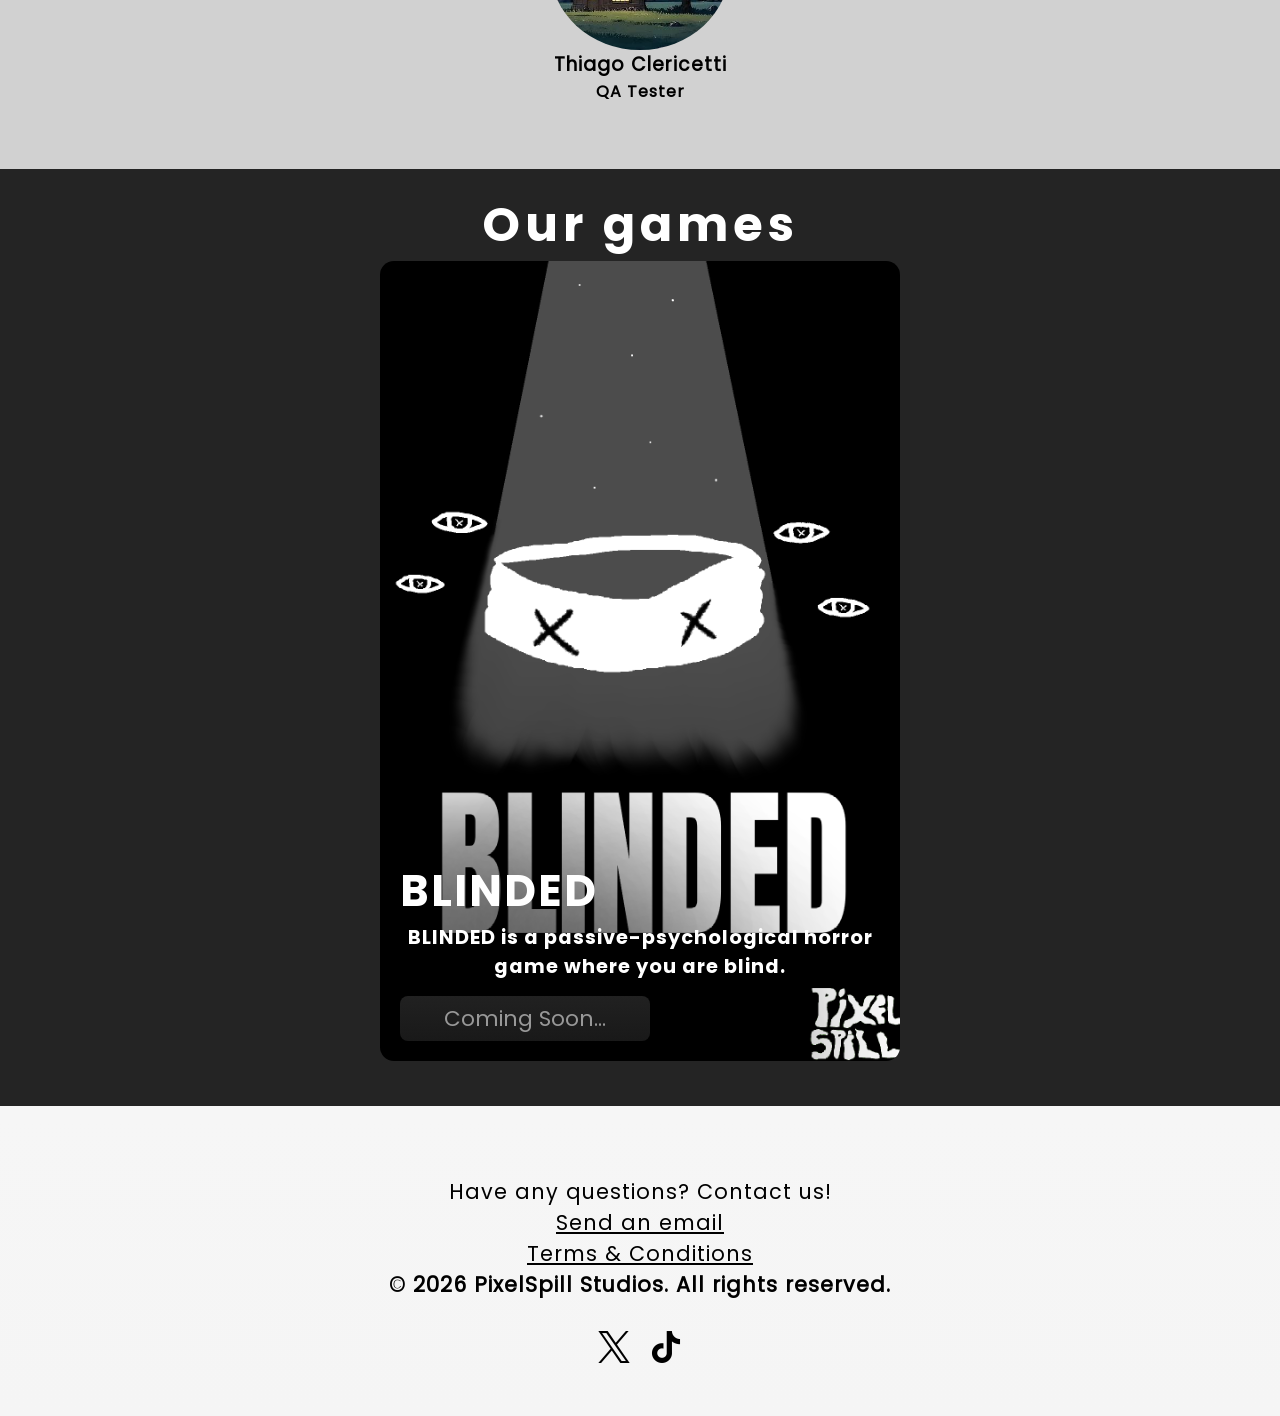
==== commit 8bd6c5c2: "Update index.html" ====
--- a/index.html
+++ b/index.html
@@ -59,7 +59,7 @@
             </div>
 
             <div class="miembro">
-                <img class="profile-foto" src="assets/rn__.jpeg" width="180" draggable="false" alt="rn!"> 
+                <img class="profile-foto" src="assets/rn__.jpg" width="180" draggable="false" alt="rn!"> 
                 <h3>rn!</h3> 
                 <h4 data-i18n="role_lead_qa">Lead en QA</h4>
             </div>
@@ -111,4 +111,4 @@
 
     <script src="mainlang.js"></script>
 </body>
-</html>+</html>
